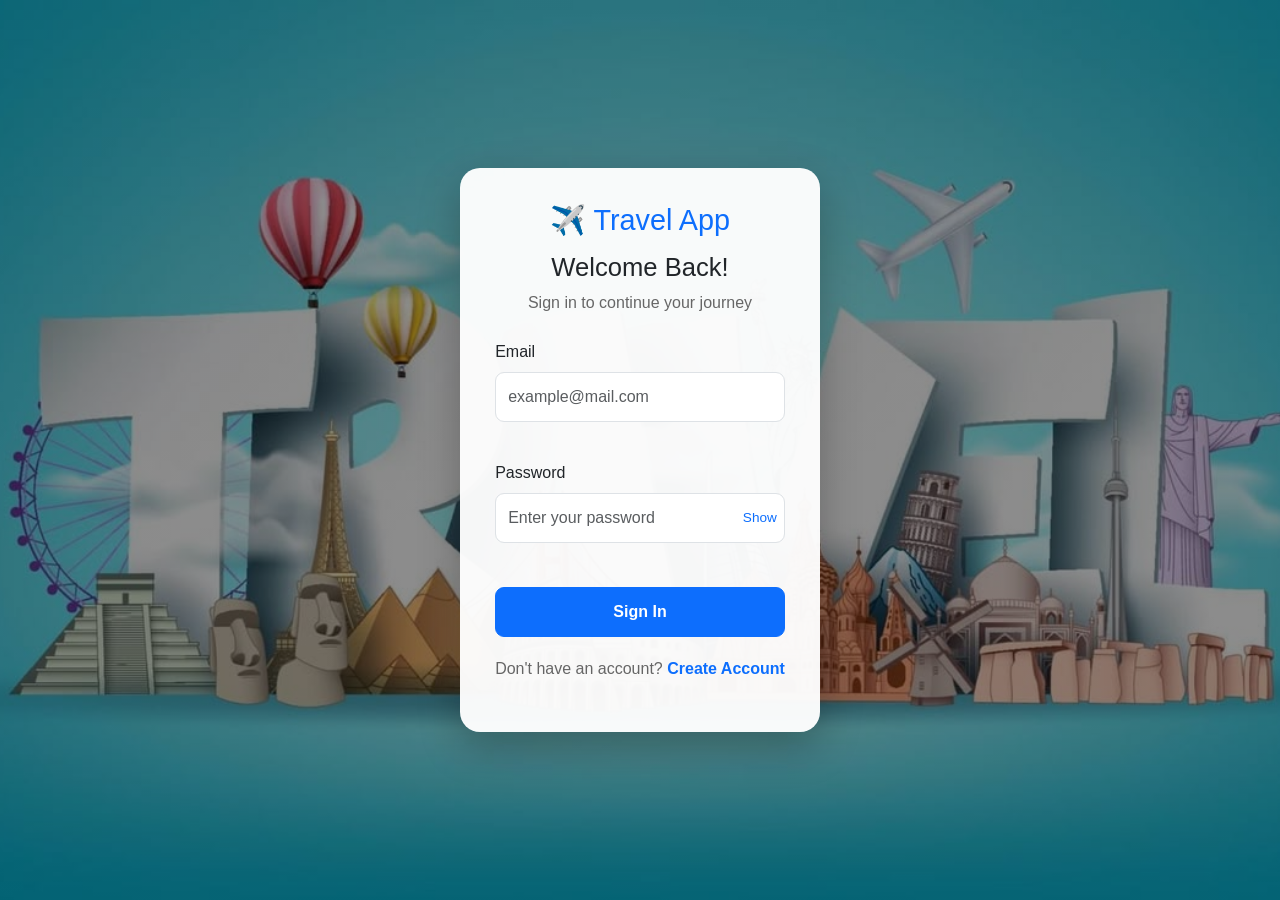
==== travelapp.html @ 9877f19a "Added protected tourist page and logout" ====
<!DOCTYPE html>
<html lang="en">
<head>
    <meta charset="UTF-8">
    <meta name="viewport" content="width=device-width, initial-scale=1.0">
    
    <title>Document</title>
    <link rel="stylesheet" href="/css/style.css">
</head>
<body>
    <div class="user-area">

    <span id="welcomeUser"></span>

    <button
        id="logoutBtn"
        class="logout-btn">
        Logout
    </button>

</div>

<body>

<script>

    const isLoggedIn =
        localStorage.getItem("isLoggedIn");

    if (isLoggedIn !== "true") {

        window.location.href = "SignIn.html";

    }

</script>
</body>

</html>
---- css/style.css ----
* {

    margin: 0;

    padding: 0;

    box-sizing: border-box;

}


body {

    font-family: Arial, Helvetica, sans-serif;

}


/* =========================
   AUTH PAGE
========================= */

.auth-page {

    min-height: 100vh;

    background:
        linear-gradient(
            rgba(0, 0, 0, 0.45),
            rgba(0, 0, 0, 0.45)
        ),
        url("../Images/travel.jpg");

    background-size: cover;

    background-position: center;

    display: flex;

    align-items: center;

    justify-content: center;

    padding: 30px 15px;

}


/* =========================
   AUTH CARD
========================= */

.auth-card {

    width: 100%;

    max-width: 500px;

    background: rgba(255, 255, 255, 0.96);

    padding: 35px;

    border-radius: 20px;

    box-shadow:
        0 15px 40px rgba(0, 0, 0, 0.25);

}


/* =========================
   HEADER
========================= */

.auth-header {

    text-align: center;

    margin-bottom: 25px;

}


.auth-header h1 {

    color: #0d6efd;

    font-size: 1.8rem;

    margin-bottom: 15px;

}


.auth-header h2 {

    font-size: 1.6rem;

    margin-bottom: 8px;

}


.auth-header p {

    color: #666;

}


/* =========================
   FORM
========================= */

.form-control {

    padding: 12px;

    border-radius: 9px;

}


.form-control:focus {

    border-color: #0d6efd;

    box-shadow:
        0 0 0 3px rgba(13, 110, 253, 0.15);

}


/* =========================
   PASSWORD
========================= */

.password-box {

    position: relative;

}


.password-box .form-control {

    padding-right: 70px;

}


.show-password {

    position: absolute;

    right: 8px;

    top: 50%;

    transform: translateY(-50%);

    border: none;

    background: transparent;

    color: #0d6efd;

    font-size: 0.85rem;

    cursor: pointer;

}


/* =========================
   ERROR
========================= */

.error-message {

    display: block;

    color: #dc3545;

    font-size: 0.8rem;

    margin-top: 5px;

    min-height: 18px;

}


/* =========================
   BUTTON
========================= */

.signup-btn {

    padding: 12px;

    border-radius: 9px;

    font-weight: bold;

    margin-top: 5px;

}


/* =========================
   REDIRECT
========================= */

.redirect-text {

    text-align: center;

    margin-top: 20px;

    color: #666;

}


.redirect-text a {

    color: #0d6efd;

    font-weight: bold;

    text-decoration: none;

}


.redirect-text a:hover {

    text-decoration: underline;

}


/* =========================
   TABLET
   769px - 1024px
========================= */

@media (min-width: 769px) and (max-width: 1024px) {

    .auth-card {

        max-width: 550px;

    }

}


/* =========================
   MOBILE
   ≤ 768px
========================= */

@media (max-width: 768px) {

    .auth-page {

        padding: 20px 12px;

    }


    .auth-card {

        padding: 25px 20px;

        border-radius: 15px;

    }


    .auth-header h1 {

        font-size: 1.5rem;

    }


    .auth-header h2 {

        font-size: 1.35rem;

    }

}



/* =========================
   USER AREA
========================= */

.user-area {

    display: flex;

    align-items: center;

    gap: 15px;

}


#welcomeUser {

    font-size: 0.95rem;

    font-weight: 600;

}


.logout-btn {

    border: none;

    padding: 8px 16px;

    border-radius: 8px;

    background: #dc3545;

    color: white;

    font-size: 0.9rem;

    cursor: pointer;

    transition: 0.3s;

}


.logout-btn:hover {

    background: #bb2d3b;

}


/* =========================
   MOBILE
========================= */

@media (max-width: 768px) {

    .user-area {

        flex-direction: column;

        align-items: flex-start;

        gap: 8px;

        margin-top: 15px;

    }


    .logout-btn {

        width: 100%;

    }

}
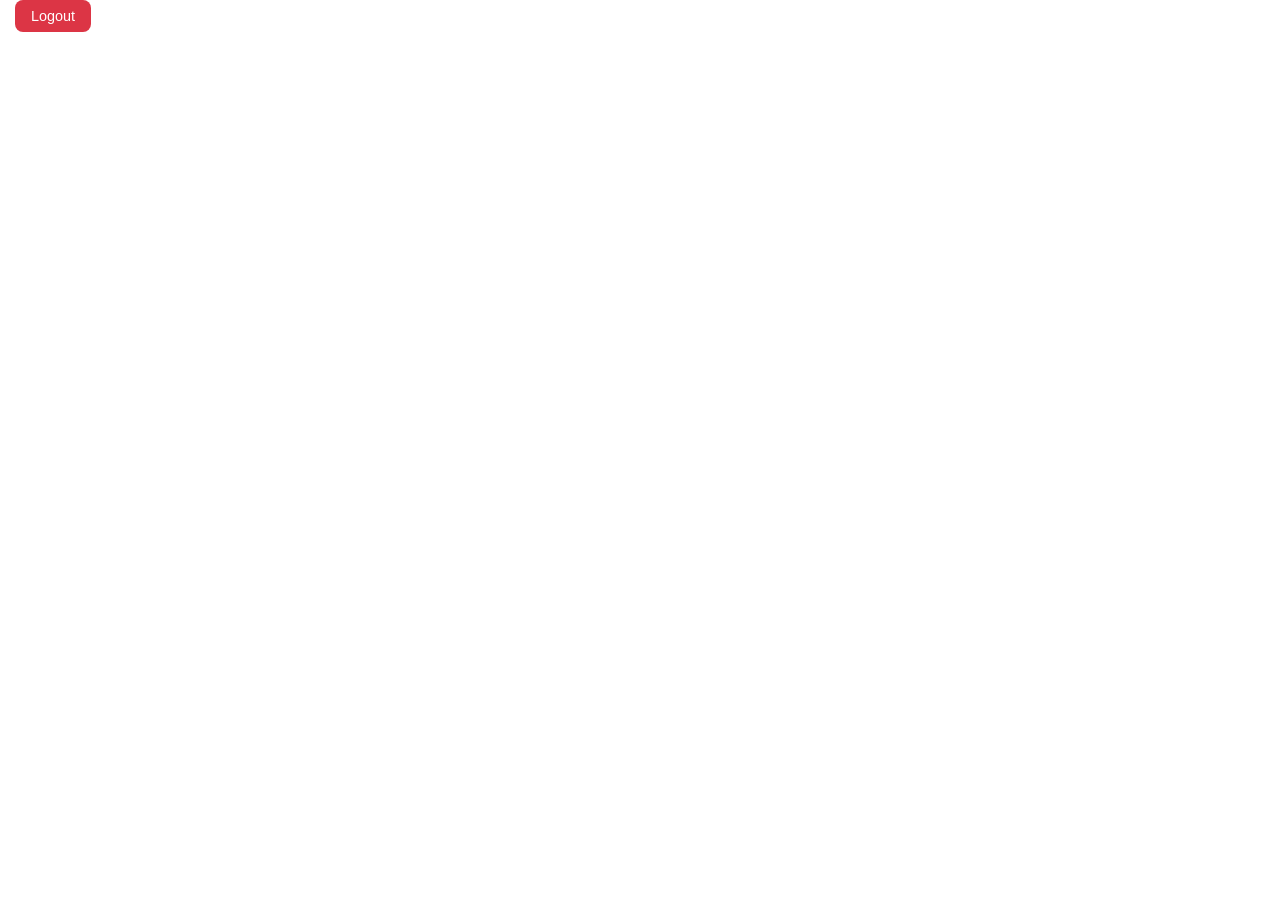
==== commit f1f2b5f4: "Fixed authentication and logout" ====
--- a/travelapp.html
+++ b/travelapp.html
@@ -12,28 +12,15 @@
 
     <span id="welcomeUser"></span>
 
-    <button
-        id="logoutBtn"
-        class="logout-btn">
-        Logout
-    </button>
+   <button type="button" id="logoutBtn" class="logout-btn">
+    Logout
+</button>
 
 </div>
 
 <body>
 
-<script>
-
-    const isLoggedIn =
-        localStorage.getItem("isLoggedIn");
-
-    if (isLoggedIn !== "true") {
-
-        window.location.href = "SignIn.html";
-
-    }
-
-</script>
+<script src="js/index.js"></script>
 </body>
 
 </html>
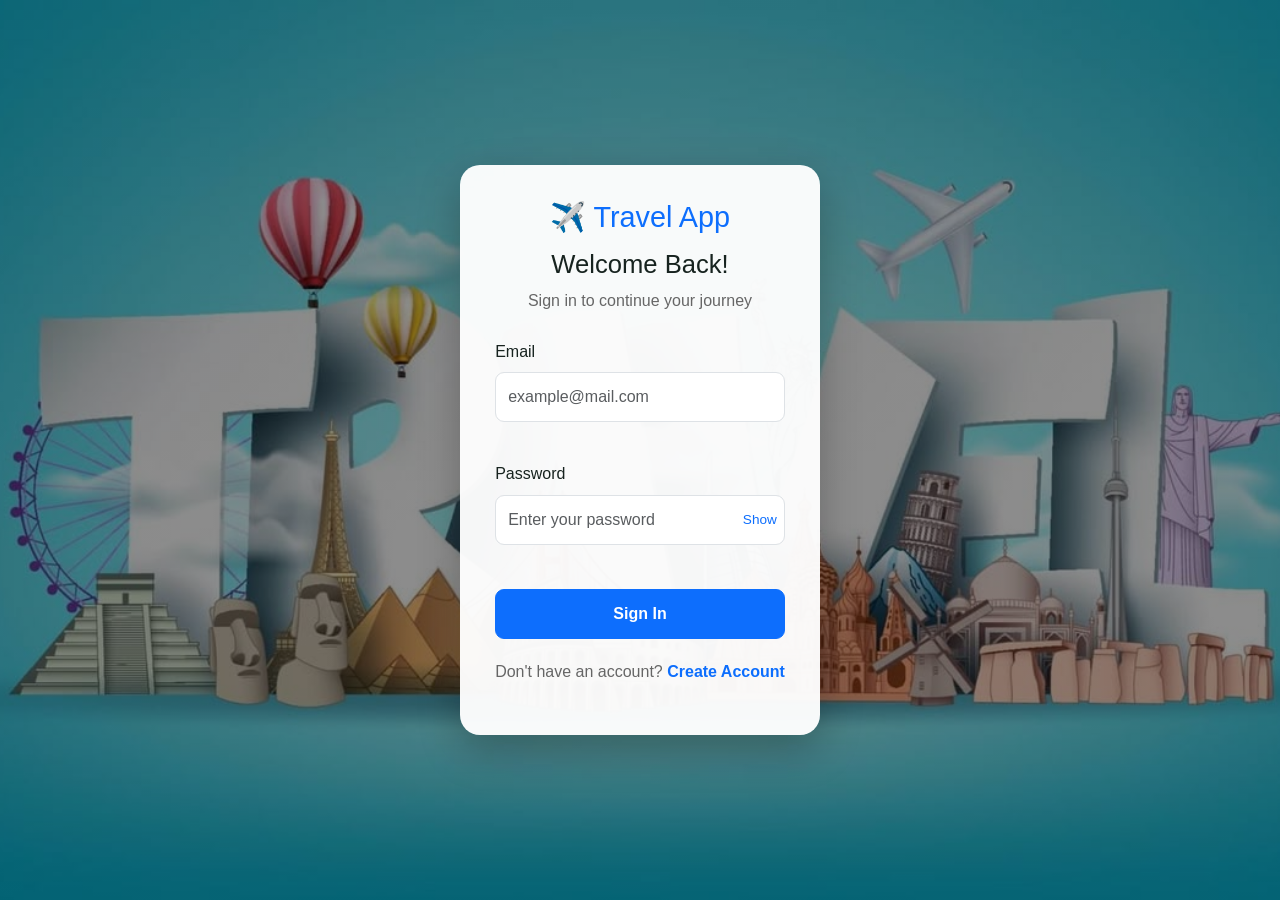
==== commit 0f4a278f: "html update" ====
--- a/travelapp.html
+++ b/travelapp.html
@@ -1,26 +1,594 @@
 <!DOCTYPE html>
 <html lang="en">
+
 <head>
+
     <meta charset="UTF-8">
-    <meta name="viewport" content="width=device-width, initial-scale=1.0">
-    
-    <title>Document</title>
-    <link rel="stylesheet" href="/css/style.css">
+
+    <meta
+        name="viewport"
+        content="width=device-width, initial-scale=1.0"
+    >
+
+    <title>TravelGo | Explore The World</title>
+
+    <link
+        rel="stylesheet"
+        href="css/style.css"
+    >
+
 </head>
+
 <body>
-    <div class="user-area">
-
-    <span id="welcomeUser"></span>
-
-   <button type="button" id="logoutBtn" class="logout-btn">
-    Logout
-</button>
-
-</div>
-
-<body>
-
-<script src="js/index.js"></script>
+
+    <!-- ==========================================
+         AUTHENTICATION CHECK
+    =========================================== -->
+
+    <script>
+
+        if (
+            localStorage.getItem("isLoggedIn") !== "true"
+        ) {
+
+            window.location.href = "SignIn.html";
+
+        }
+
+    </script>
+
+
+    <!-- ==========================================
+         HEADER
+    =========================================== -->
+
+    <header class="travel-header">
+
+        <nav class="navbar">
+
+            <a href="#home" class="logo">
+                Travel<span>Go</span>
+            </a>
+
+
+            <div class="nav-links">
+
+                <a href="#home">Home</a>
+
+                <a href="#destinations">
+                    Destinations
+                </a>
+
+                <a href="#features">
+                    Features
+                </a>
+
+                <a href="#contact">
+                    Contact
+                </a>
+
+            </div>
+
+
+            <div class="user-area">
+
+                <span id="welcomeUser"></span>
+
+                <button
+                    type="button"
+                    id="logoutBtn"
+                    class="logout-btn"
+                >
+                    Logout
+                </button>
+
+            </div>
+
+
+            <button
+                class="menu-btn"
+                id="menuBtn"
+                type="button"
+            >
+                ☰
+            </button>
+
+        </nav>
+
+    </header>
+
+
+    <!-- ==========================================
+         MAIN
+    =========================================== -->
+
+    <main>
+
+
+        <!-- ======================================
+             HERO
+        ======================================= -->
+
+        <section
+            class="hero"
+            id="home"
+        >
+
+            <div class="hero-overlay"></div>
+
+            <div class="hero-content">
+
+                <p class="hero-small">
+                    ✈ Discover • Explore • Enjoy
+                </p>
+
+                <h1>
+                    Explore The World
+                    <br>
+                    <span>Your Way</span>
+                </h1>
+
+                <p class="hero-description">
+
+                    Discover breathtaking destinations,
+                    unforgettable experiences and
+                    beautiful places around the world.
+
+                </p>
+
+
+                <div class="hero-buttons">
+
+                    <a
+                        href="#destinations"
+                        class="primary-btn"
+                    >
+                        Explore Destinations
+                    </a>
+
+                    <a
+                        href="#contact"
+                        class="secondary-btn"
+                    >
+                        Contact Us
+                    </a>
+
+                </div>
+
+            </div>
+
+        </section>
+
+
+        <!-- ======================================
+             FEATURES
+        ======================================= -->
+
+        <section
+            class="features-section"
+            id="features"
+        >
+
+            <div class="section-heading">
+
+                <p>WHY CHOOSE US</p>
+
+                <h2>
+                    Travel Made Simple
+                </h2>
+
+                <span>
+                    Everything you need for your
+                    next unforgettable journey.
+                </span>
+
+            </div>
+
+
+            <div class="features-grid">
+
+
+                <article class="feature-card">
+
+                    <div class="feature-image">
+
+                        <img
+                            src="Images/samplepic1.jpg"
+                            alt="Travel destination"
+                        >
+
+                    </div>
+
+                    <div class="feature-content">
+
+                        <h3>
+                            Beautiful Destinations
+                        </h3>
+
+                        <p>
+                            Explore amazing destinations
+                            and discover places that create
+                            unforgettable memories.
+                        </p>
+
+                    </div>
+
+                </article>
+
+
+                <article class="feature-card">
+
+                    <div class="feature-image">
+
+                        <img
+                            src="Images/samplepic2.jpg"
+                            alt="Travel experience"
+                        >
+
+                    </div>
+
+                    <div class="feature-content">
+
+                        <h3>
+                            Amazing Experiences
+                        </h3>
+
+                        <p>
+                            Experience new cultures,
+                            adventures and incredible
+                            moments wherever you go.
+                        </p>
+
+                    </div>
+
+                </article>
+
+
+                <article class="feature-card">
+
+                    <div class="feature-image">
+
+                        <img
+                            src="Images/logo.jpg"
+                            alt="Travel planning"
+                        >
+
+                    </div>
+
+                    <div class="feature-content">
+
+                        <h3>
+                            Easy Travel Planning
+                        </h3>
+
+                        <p>
+                            Plan your perfect trip with
+                            simple tools and useful travel
+                            information.
+                        </p>
+
+                    </div>
+
+                </article>
+
+
+            </div>
+
+        </section>
+
+
+        <!-- ======================================
+             DESTINATIONS
+        ======================================= -->
+
+        <section
+            class="destinations-section"
+            id="destinations"
+        >
+
+            <div class="section-heading">
+
+                <p>TOP DESTINATIONS</p>
+
+                <h2>
+                    Places You Must Visit
+                </h2>
+
+                <span>
+                    Start your journey and discover
+                    beautiful places around the world.
+                </span>
+
+            </div>
+
+
+            <div class="destination-grid">
+
+
+                <article class="destination-card">
+
+                    <img
+                        src="Images/samplepic1.jpg"
+                        alt="Beautiful destination"
+                    >
+
+                    <div class="destination-info">
+
+                        <span>
+                            🇮🇳 India
+                        </span>
+
+                        <h3>
+                            Kerala
+                        </h3>
+
+                        <p>
+                            Experience peaceful
+                            backwaters, beautiful beaches,
+                            mountains and rich culture.
+                        </p>
+
+                        <a href="#">
+                            Explore →
+                        </a>
+
+                    </div>
+
+                </article>
+
+
+                <article class="destination-card">
+
+                    <img
+                        src="Images/samplepic2.jpg"
+                        alt="Mountain destination"
+                    >
+
+                    <div class="destination-info">
+
+                        <span>
+                            🇨🇭 Switzerland
+                        </span>
+
+                        <h3>
+                            Swiss Alps
+                        </h3>
+
+                        <p>
+                            Discover breathtaking mountains,
+                            peaceful villages and amazing
+                            natural landscapes.
+                        </p>
+
+                        <a href="#">
+                            Explore →
+                        </a>
+
+                    </div>
+
+                </article>
+
+
+                <article class="destination-card">
+
+                    <img
+                        src="Images/samplepic1.jpg"
+                        alt="Beach destination"
+                    >
+
+                    <div class="destination-info">
+
+                        <span>
+                            🇲🇻 Maldives
+                        </span>
+
+                        <h3>
+                            Maldives
+                        </h3>
+
+                        <p>
+                            Relax on beautiful beaches and
+                            enjoy crystal-clear water and
+                            unforgettable sunsets.
+                        </p>
+
+                        <a href="#">
+                            Explore →
+                        </a>
+
+                    </div>
+
+                </article>
+
+
+            </div>
+
+        </section>
+
+
+        <!-- ======================================
+             TRAVEL EXPERIENCE
+        ======================================= -->
+
+        <section class="experience-section">
+
+            <div class="experience-image">
+
+                <img
+                    src="Images/samplepic2.jpg"
+                    alt="Travel experience"
+                >
+
+            </div>
+
+
+            <div class="experience-content">
+
+                <p>
+                    YOUR JOURNEY STARTS HERE
+                </p>
+
+                <h2>
+                    Make Every Journey
+                    <span>Memorable</span>
+                </h2>
+
+                <p>
+
+                    We believe travelling is more than
+                    visiting new places. It's about
+                    discovering yourself, meeting new
+                    people and creating memories that
+                    last forever.
+
+                </p>
+
+
+                <div class="experience-stats">
+
+                    <div>
+
+                        <strong>50+</strong>
+
+                        <span>
+                            Destinations
+                        </span>
+
+                    </div>
+
+
+                    <div>
+
+                        <strong>10K+</strong>
+
+                        <span>
+                            Happy Travelers
+                        </span>
+
+                    </div>
+
+
+                    <div>
+
+                        <strong>4.9</strong>
+
+                        <span>
+                            User Rating
+                        </span>
+
+                    </div>
+
+                </div>
+
+            </div>
+
+        </section>
+
+
+        <!-- ======================================
+             CONTACT
+        ======================================= -->
+
+        <section
+            class="contact-section"
+            id="contact"
+        >
+
+            <div class="section-heading">
+
+                <p>GET IN TOUCH</p>
+
+                <h2>
+                    Start Your Journey
+                </h2>
+
+                <span>
+                    Have a question? We'd love to
+                    hear from you.
+                </span>
+
+            </div>
+
+
+            <form class="contact-form">
+
+                <div class="form-row">
+
+                    <input
+                        type="text"
+                        placeholder="Your Name"
+                        required
+                    >
+
+                    <input
+                        type="email"
+                        placeholder="Your Email"
+                        required
+                    >
+
+                </div>
+
+
+                <textarea
+                    rows="6"
+                    placeholder="Your Message"
+                    required
+                ></textarea>
+
+
+                <button
+                    type="submit"
+                    class="primary-btn"
+                >
+                    Send Message
+                </button>
+
+            </form>
+
+        </section>
+
+
+    </main>
+
+
+    <!-- ==========================================
+         FOOTER
+    =========================================== -->
+
+    <footer class="footer">
+
+        <div>
+
+            <a href="#home" class="logo">
+                Travel<span>Go</span>
+            </a>
+
+            <p>
+                Explore the world.
+                Create memories.
+            </p>
+
+        </div>
+
+
+        <div>
+
+            <p>
+                © 2026 TravelGo.
+                All rights reserved.
+            </p>
+
+        </div>
+
+    </footer>
+
+
+    <!-- ==========================================
+         JAVASCRIPT
+    =========================================== -->
+
+    <script src="js/index.js"></script>
+
 </body>
 
 </html>
--- a/css/style.css
+++ b/css/style.css
@@ -374,4 +374,805 @@
 
     }
 
+}
+
+
+
+/* ==========================================
+   RESET
+========================================== */
+
+* {
+    margin: 0;
+    padding: 0;
+    box-sizing: border-box;
+}
+
+
+html {
+    scroll-behavior: smooth;
+}
+
+
+body {
+    font-family: Arial, sans-serif;
+    background: #f7f9f8;
+    color: #17231f;
+    line-height: 1.6;
+}
+
+
+img {
+    max-width: 100%;
+    display: block;
+}
+
+
+a {
+    text-decoration: none;
+    color: inherit;
+}
+
+
+/* ==========================================
+   HEADER
+========================================== */
+
+.travel-header {
+    position: absolute;
+    top: 0;
+    left: 0;
+    width: 100%;
+    z-index: 100;
+}
+
+
+.navbar {
+    width: 90%;
+    max-width: 1200px;
+    margin: auto;
+
+    min-height: 80px;
+
+    display: flex;
+    align-items: center;
+    justify-content: space-between;
+
+    gap: 30px;
+}
+
+
+.logo {
+    font-size: 1.8rem;
+    font-weight: 800;
+    color: white;
+}
+
+
+.logo span {
+    color: #79d36f;
+}
+
+
+.nav-links {
+    display: flex;
+    gap: 30px;
+}
+
+
+.nav-links a {
+    color: white;
+    font-size: 0.95rem;
+    transition: 0.3s;
+}
+
+
+.nav-links a:hover {
+    color: #79d36f;
+}
+
+
+.user-area {
+    display: flex;
+    align-items: center;
+    gap: 12px;
+}
+
+
+#welcomeUser {
+    color: white;
+    font-size: 0.9rem;
+}
+
+
+.logout-btn {
+    border: 1px solid rgba(255,255,255,0.5);
+
+    background: rgba(255,255,255,0.1);
+
+    color: white;
+
+    padding: 8px 16px;
+
+    border-radius: 20px;
+
+    cursor: pointer;
+
+    transition: 0.3s;
+}
+
+
+.logout-btn:hover {
+    background: #dc3545;
+    border-color: #dc3545;
+}
+
+
+.menu-btn {
+    display: none;
+
+    border: none;
+
+    background: transparent;
+
+    color: white;
+
+    font-size: 1.8rem;
+
+    cursor: pointer;
+}
+
+
+/* ==========================================
+   HERO
+========================================== */
+
+.hero {
+    min-height: 100vh;
+
+    position: relative;
+
+    display: flex;
+    align-items: center;
+
+    background:
+        linear-gradient(
+            rgba(0, 0, 0, 0.48),
+            rgba(0, 0, 0, 0.55)
+        ),
+        url("../Images/samplepic1.jpg");
+
+    background-size: cover;
+    background-position: center;
+}
+
+
+.hero-content {
+    position: relative;
+    z-index: 2;
+
+    width: 90%;
+    max-width: 1100px;
+
+    margin: auto;
+
+    color: white;
+}
+
+
+.hero-small {
+    color: #8de37f;
+
+    font-weight: 600;
+
+    letter-spacing: 2px;
+
+    margin-bottom: 15px;
+}
+
+
+.hero h1 {
+    font-size: clamp(3rem, 7vw, 6rem);
+
+    line-height: 1.05;
+
+    margin-bottom: 25px;
+}
+
+
+.hero h1 span {
+    color: #8de37f;
+}
+
+
+.hero-description {
+    max-width: 600px;
+
+    font-size: 1.1rem;
+
+    color: #eeeeee;
+
+    margin-bottom: 35px;
+}
+
+
+.hero-buttons {
+    display: flex;
+    gap: 15px;
+
+    flex-wrap: wrap;
+}
+
+
+.primary-btn,
+.secondary-btn {
+    display: inline-block;
+
+    padding: 13px 24px;
+
+    border-radius: 30px;
+
+    font-weight: 600;
+
+    transition: 0.3s;
+}
+
+
+.primary-btn {
+    background: #65b95b;
+
+    color: white;
+}
+
+
+.primary-btn:hover {
+    background: #4d9d45;
+
+    transform: translateY(-3px);
+}
+
+
+.secondary-btn {
+    border: 1px solid white;
+
+    color: white;
+}
+
+
+.secondary-btn:hover {
+    background: white;
+
+    color: #17231f;
+}
+
+
+/* ==========================================
+   SECTION HEADING
+========================================== */
+
+.section-heading {
+    text-align: center;
+
+    max-width: 650px;
+
+    margin: 0 auto 55px;
+}
+
+
+.section-heading p {
+    color: #5bad52;
+
+    font-size: 0.8rem;
+
+    font-weight: 700;
+
+    letter-spacing: 2px;
+
+    margin-bottom: 8px;
+}
+
+
+.section-heading h2 {
+    font-size: clamp(2rem, 4vw, 3rem);
+
+    margin-bottom: 12px;
+}
+
+
+.section-heading span {
+    color: #68736e;
+}
+
+
+/* ==========================================
+   FEATURES
+========================================== */
+
+.features-section {
+    padding: 100px 5%;
+}
+
+
+.features-grid {
+    max-width: 1200px;
+
+    margin: auto;
+
+    display: grid;
+
+    grid-template-columns:
+        repeat(3, 1fr);
+
+    gap: 25px;
+}
+
+
+.feature-card {
+    background: white;
+
+    border-radius: 20px;
+
+    overflow: hidden;
+
+    box-shadow:
+        0 10px 30px
+        rgba(0,0,0,0.08);
+
+    transition: 0.3s;
+}
+
+
+.feature-card:hover {
+    transform: translateY(-8px);
+}
+
+
+.feature-image {
+    height: 230px;
+}
+
+
+.feature-image img {
+    width: 100%;
+    height: 100%;
+
+    object-fit: cover;
+}
+
+
+.feature-content {
+    padding: 25px;
+}
+
+
+.feature-content h3 {
+    margin-bottom: 10px;
+}
+
+
+.feature-content p {
+    color: #68736e;
+}
+
+
+/* ==========================================
+   DESTINATIONS
+========================================== */
+
+.destinations-section {
+    padding: 100px 5%;
+
+    background: #edf4ef;
+}
+
+
+.destination-grid {
+    max-width: 1200px;
+
+    margin: auto;
+
+    display: grid;
+
+    grid-template-columns:
+        repeat(3, 1fr);
+
+    gap: 25px;
+}
+
+
+.destination-card {
+    background: white;
+
+    border-radius: 20px;
+
+    overflow: hidden;
+
+    box-shadow:
+        0 10px 30px
+        rgba(0,0,0,0.08);
+
+    transition: 0.3s;
+}
+
+
+.destination-card:hover {
+    transform: translateY(-8px);
+}
+
+
+.destination-card > img {
+    width: 100%;
+
+    height: 280px;
+
+    object-fit: cover;
+}
+
+
+.destination-info {
+    padding: 25px;
+}
+
+
+.destination-info span {
+    color: #5bad52;
+
+    font-size: 0.85rem;
+
+    font-weight: 600;
+}
+
+
+.destination-info h3 {
+    font-size: 1.6rem;
+
+    margin: 8px 0;
+}
+
+
+.destination-info p {
+    color: #68736e;
+
+    margin-bottom: 15px;
+}
+
+
+.destination-info a {
+    color: #4f9f49;
+
+    font-weight: 700;
+}
+
+
+/* ==========================================
+   EXPERIENCE
+========================================== */
+
+.experience-section {
+    max-width: 1200px;
+
+    margin: auto;
+
+    padding: 100px 5%;
+
+    display: grid;
+
+    grid-template-columns:
+        1fr 1fr;
+
+    align-items: center;
+
+    gap: 60px;
+}
+
+
+.experience-image img {
+    width: 100%;
+
+    height: 500px;
+
+    object-fit: cover;
+
+    border-radius: 25px;
+}
+
+
+.experience-content > p:first-child {
+    color: #5bad52;
+
+    font-weight: 700;
+
+    letter-spacing: 2px;
+
+    font-size: 0.8rem;
+}
+
+
+.experience-content h2 {
+    font-size: clamp(2rem, 4vw, 3.5rem);
+
+    line-height: 1.1;
+
+    margin: 15px 0 25px;
+}
+
+
+.experience-content h2 span {
+    color: #5bad52;
+}
+
+
+.experience-content > p {
+    color: #68736e;
+}
+
+
+.experience-stats {
+    display: flex;
+
+    gap: 35px;
+
+    margin-top: 35px;
+}
+
+
+.experience-stats div {
+    display: flex;
+
+    flex-direction: column;
+}
+
+
+.experience-stats strong {
+    font-size: 1.8rem;
+
+    color: #4f9f49;
+}
+
+
+.experience-stats span {
+    color: #68736e;
+
+    font-size: 0.85rem;
+}
+
+
+/* ==========================================
+   CONTACT
+========================================== */
+
+.contact-section {
+    padding: 100px 5%;
+
+    background: #17231f;
+
+    color: white;
+}
+
+
+.contact-section .section-heading span {
+    color: #b9c4be;
+}
+
+
+.contact-form {
+    max-width: 800px;
+
+    margin: auto;
+}
+
+
+.form-row {
+    display: grid;
+
+    grid-template-columns:
+        1fr 1fr;
+
+    gap: 15px;
+
+    margin-bottom: 15px;
+}
+
+
+.contact-form input,
+.contact-form textarea {
+    width: 100%;
+
+    border: 1px solid #52615a;
+
+    background: #26332e;
+
+    color: white;
+
+    padding: 15px;
+
+    border-radius: 10px;
+
+    font-size: 1rem;
+
+    outline: none;
+}
+
+
+.contact-form textarea {
+    resize: vertical;
+
+    margin-bottom: 20px;
+}
+
+
+.contact-form input:focus,
+.contact-form textarea:focus {
+    border-color: #72c968;
+}
+
+
+.contact-form .primary-btn {
+    border: none;
+
+    cursor: pointer;
+}
+
+
+/* ==========================================
+   FOOTER
+========================================== */
+
+.footer {
+    background: #101815;
+
+    color: #aebbb4;
+
+    padding: 35px 5%;
+
+    display: flex;
+
+    justify-content: space-between;
+
+    align-items: center;
+
+    gap: 20px;
+}
+
+
+.footer .logo {
+    font-size: 1.5rem;
+}
+
+
+/* ==========================================
+   TABLET
+========================================== */
+
+@media (max-width: 1024px) {
+
+    .navbar {
+        width: 92%;
+    }
+
+
+    .nav-links {
+        gap: 15px;
+    }
+
+
+    .features-grid,
+    .destination-grid {
+        grid-template-columns:
+            repeat(2, 1fr);
+    }
+
+
+    .experience-section {
+        gap: 35px;
+    }
+
+}
+
+
+/* ==========================================
+   MOBILE
+========================================== */
+
+@media (max-width: 768px) {
+
+    .navbar {
+        position: relative;
+
+        min-height: 70px;
+    }
+
+
+    .nav-links {
+        display: none;
+
+        position: absolute;
+
+        top: 70px;
+
+        left: 0;
+
+        width: 100%;
+
+        padding: 20px;
+
+        background: #17231f;
+
+        flex-direction: column;
+
+        gap: 18px;
+    }
+
+
+    .nav-links.active {
+        display: flex;
+    }
+
+
+    .menu-btn {
+        display: block;
+    }
+
+
+    .user-area {
+        display: none;
+    }
+
+
+    .hero {
+        min-height: 90vh;
+    }
+
+
+    .hero h1 {
+        font-size: 3rem;
+    }
+
+
+    .hero-description {
+        font-size: 1rem;
+    }
+
+
+    .features-grid,
+    .destination-grid {
+        grid-template-columns: 1fr;
+    }
+
+
+    .features-section,
+    .destinations-section,
+    .contact-section {
+        padding: 70px 5%;
+    }
+
+
+    .experience-section {
+        grid-template-columns: 1fr;
+
+        padding: 70px 5%;
+    }
+
+
+    .experience-image img {
+        height: 350px;
+    }
+
+
+    .form-row {
+        grid-template-columns: 1fr;
+    }
+
+
+    .experience-stats {
+        gap: 20px;
+    }
+
+
+    .footer {
+        flex-direction: column;
+
+        text-align: center;
+    }
+
 }
